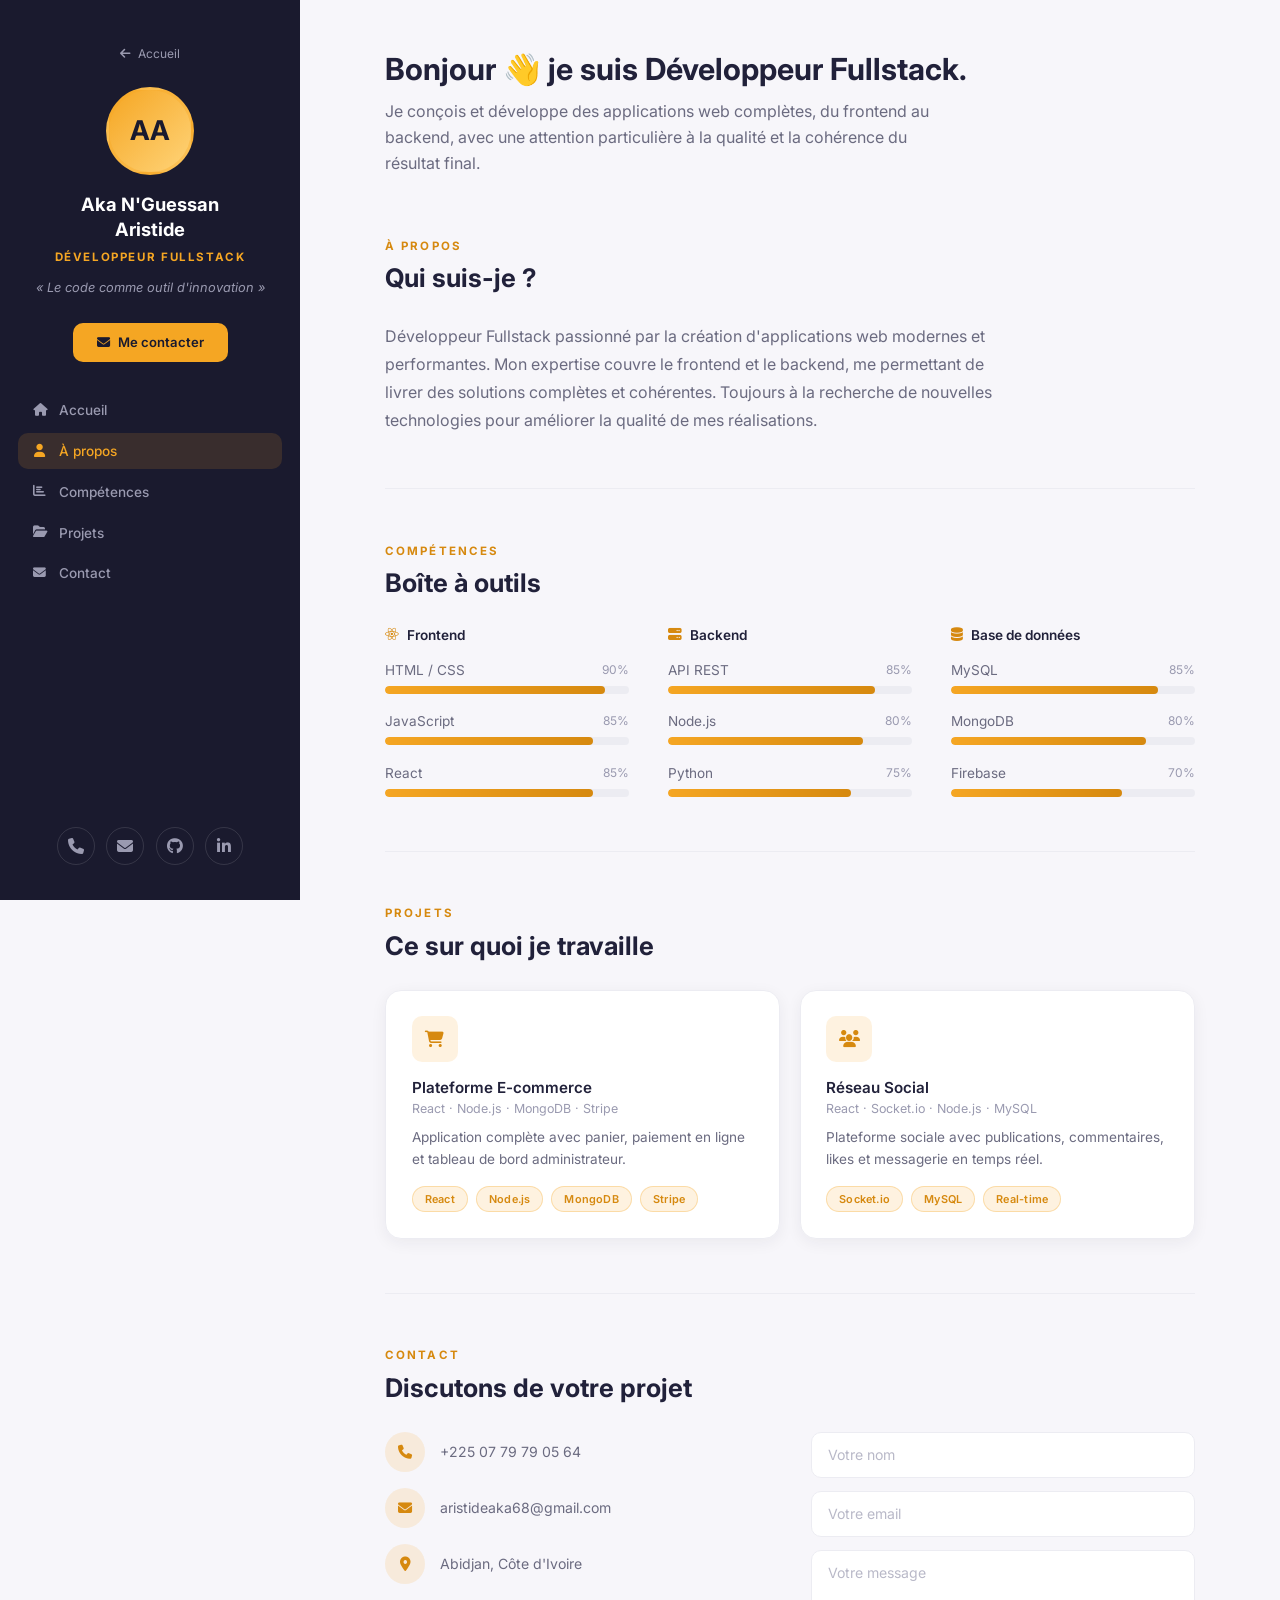
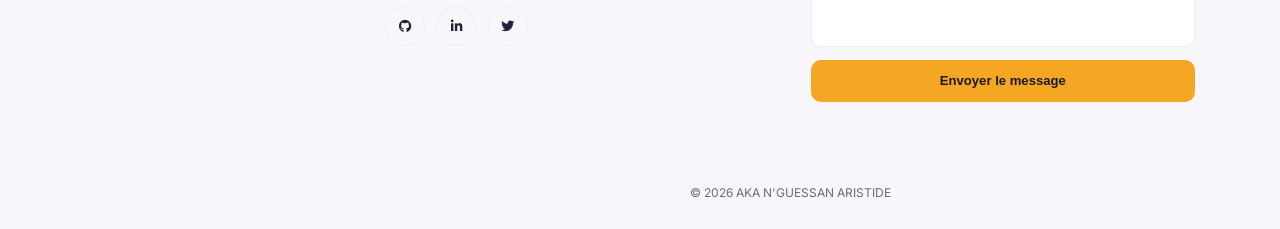
==== fullstack.html @ bb356f6a "first commit" ====
<!DOCTYPE html>
<html lang="fr">
<head>
    <meta charset="UTF-8">
    <meta name="viewport" content="width=device-width, initial-scale=1.0">
    <title>Développeur Fullstack — AKA N'GUESSAN ARISTIDE</title>
    <link rel="stylesheet" href="https://cdnjs.cloudflare.com/ajax/libs/font-awesome/6.4.0/css/all.min.css">
    <link href="https://fonts.googleapis.com/css2?family=Inter:wght@300;400;500;600;700&display=swap" rel="stylesheet">
    <link rel="stylesheet" href="css/style.css">
</head>
<body>

    <!-- Sidebar -->
    <aside class="sidebar">
        <div>
            <div class="sidebar-top">
                <a href="index.html" class="sidebar-back"><i class="fas fa-arrow-left"></i> Accueil</a>
                <div class="avatar">AA</div>
                <h1 class="sidebar-name">Aka N'Guessan<br>Aristide</h1>
                <p class="sidebar-title">Développeur Fullstack</p>
                <p class="sidebar-tagline">« Le code comme outil d'innovation »</p>
                <a href="#contact" class="btn-gold"><i class="fas fa-envelope text-xs"></i> Me contacter</a>
            </div>

            <nav class="sidebar-nav">
                <a href="#accueil" class="nav-link active"><i class="fas fa-home"></i> Accueil</a>
                <a href="#apropos" class="nav-link"><i class="fas fa-user"></i> À propos</a>
                <a href="#competences" class="nav-link"><i class="fas fa-chart-bar"></i> Compétences</a>
                <a href="#projets" class="nav-link"><i class="fas fa-folder-open"></i> Projets</a>
                <a href="#contact" class="nav-link"><i class="fas fa-envelope"></i> Contact</a>
            </nav>
        </div>

        <div class="sidebar-contact">
            <a href="tel:+2250779790564" class="contact-icon" title="Téléphone"><i class="fas fa-phone"></i></a>
            <a href="mailto:aristideaka68@gmail.com" class="contact-icon" title="Email"><i class="fas fa-envelope"></i></a>
            <a href="#" class="contact-icon" title="GitHub"><i class="fab fa-github"></i></a>
            <a href="#" class="contact-icon" title="LinkedIn"><i class="fab fa-linkedin-in"></i></a>
        </div>
    </aside>

    <!-- Contenu -->
    <main>
        <div class="content-inner">

            <!-- Hero / Accueil -->
            <section id="accueil" class="hero-intro fade-in">
                <h2>Bonjour 👋 je suis Développeur Fullstack.</h2>
                <p>Je conçois et développe des applications web complètes, du frontend au backend,
                    avec une attention particulière à la qualité et la cohérence du résultat final.</p>
            </section>

            <!-- À propos -->
            <section id="apropos" class="section fade-in">
                <p class="section-label">À propos</p>
                <h2 class="section-title">Qui suis-je ?</h2>
                <p class="lead">
                    Développeur Fullstack passionné par la création d'applications web modernes et performantes.
                    Mon expertise couvre le frontend et le backend, me permettant de livrer des solutions
                    complètes et cohérentes. Toujours à la recherche de nouvelles technologies pour améliorer
                    la qualité de mes réalisations.
                </p>
            </section>

            <!-- Compétences -->
            <section id="competences" class="section fade-in">
                <p class="section-label">Compétences</p>
                <h2 class="section-title">Boîte à outils</h2>
                <div style="display:grid;gap:2.4rem;" class="md-grid-3">

                    <div>
                        <h3 style="font-size:.85rem;font-weight:600;color:var(--ink);margin-bottom:1.2rem;display:flex;align-items:center;gap:.5rem;">
                            <i class="fab fa-react" style="color:var(--gold-dark);font-size:.85rem;"></i> Frontend
                        </h3>
                        <div class="skill-item">
                            <div style="display:flex;justify-content:space-between;font-size:.85rem;margin-bottom:.5rem;">
                                <span style="color:var(--gray-600);">HTML / CSS</span>
                                <span style="color:var(--gray-400);font-size:.75rem;">90%</span>
                            </div>
                            <div class="skill-bar-track"><div class="skill-bar-fill" style="width:90%"></div></div>
                        </div>
                        <div class="skill-item">
                            <div style="display:flex;justify-content:space-between;font-size:.85rem;margin-bottom:.5rem;">
                                <span style="color:var(--gray-600);">JavaScript</span>
                                <span style="color:var(--gray-400);font-size:.75rem;">85%</span>
                            </div>
                            <div class="skill-bar-track"><div class="skill-bar-fill" style="width:85%"></div></div>
                        </div>
                        <div class="skill-item">
                            <div style="display:flex;justify-content:space-between;font-size:.85rem;margin-bottom:.5rem;">
                                <span style="color:var(--gray-600);">React</span>
                                <span style="color:var(--gray-400);font-size:.75rem;">85%</span>
                            </div>
                            <div class="skill-bar-track"><div class="skill-bar-fill" style="width:85%"></div></div>
                        </div>
                    </div>

                    <div>
                        <h3 style="font-size:.85rem;font-weight:600;color:var(--ink);margin-bottom:1.2rem;display:flex;align-items:center;gap:.5rem;">
                            <i class="fas fa-server" style="color:var(--gold-dark);font-size:.85rem;"></i> Backend
                        </h3>
                        <div class="skill-item">
                            <div style="display:flex;justify-content:space-between;font-size:.85rem;margin-bottom:.5rem;">
                                <span style="color:var(--gray-600);">API REST</span>
                                <span style="color:var(--gray-400);font-size:.75rem;">85%</span>
                            </div>
                            <div class="skill-bar-track"><div class="skill-bar-fill" style="width:85%"></div></div>
                        </div>
                        <div class="skill-item">
                            <div style="display:flex;justify-content:space-between;font-size:.85rem;margin-bottom:.5rem;">
                                <span style="color:var(--gray-600);">Node.js</span>
                                <span style="color:var(--gray-400);font-size:.75rem;">80%</span>
                            </div>
                            <div class="skill-bar-track"><div class="skill-bar-fill" style="width:80%"></div></div>
                        </div>
                        <div class="skill-item">
                            <div style="display:flex;justify-content:space-between;font-size:.85rem;margin-bottom:.5rem;">
                                <span style="color:var(--gray-600);">Python</span>
                                <span style="color:var(--gray-400);font-size:.75rem;">75%</span>
                            </div>
                            <div class="skill-bar-track"><div class="skill-bar-fill" style="width:75%"></div></div>
                        </div>
                    </div>

                    <div>
                        <h3 style="font-size:.85rem;font-weight:600;color:var(--ink);margin-bottom:1.2rem;display:flex;align-items:center;gap:.5rem;">
                            <i class="fas fa-database" style="color:var(--gold-dark);font-size:.85rem;"></i> Base de données
                        </h3>
                        <div class="skill-item">
                            <div style="display:flex;justify-content:space-between;font-size:.85rem;margin-bottom:.5rem;">
                                <span style="color:var(--gray-600);">MySQL</span>
                                <span style="color:var(--gray-400);font-size:.75rem;">85%</span>
                            </div>
                            <div class="skill-bar-track"><div class="skill-bar-fill" style="width:85%"></div></div>
                        </div>
                        <div class="skill-item">
                            <div style="display:flex;justify-content:space-between;font-size:.85rem;margin-bottom:.5rem;">
                                <span style="color:var(--gray-600);">MongoDB</span>
                                <span style="color:var(--gray-400);font-size:.75rem;">80%</span>
                            </div>
                            <div class="skill-bar-track"><div class="skill-bar-fill" style="width:80%"></div></div>
                        </div>
                        <div class="skill-item">
                            <div style="display:flex;justify-content:space-between;font-size:.85rem;margin-bottom:.5rem;">
                                <span style="color:var(--gray-600);">Firebase</span>
                                <span style="color:var(--gray-400);font-size:.75rem;">70%</span>
                            </div>
                            <div class="skill-bar-track"><div class="skill-bar-fill" style="width:70%"></div></div>
                        </div>
                    </div>
                </div>
            </section>

            <!-- Projets -->
            <section id="projets" class="section fade-in">
                <p class="section-label">Projets</p>
                <h2 class="section-title">Ce sur quoi je travaille</h2>
                <div style="display:grid;gap:1.2rem;" class="md-grid-2">

                    <div class="card">
                        <div class="icon-box"><i class="fas fa-shopping-cart"></i></div>
                        <h3 style="font-weight:600;color:var(--ink);font-size:.95rem;margin-bottom:.2rem;">Plateforme E-commerce</h3>
                        <p style="font-size:.78rem;color:var(--gray-400);margin-bottom:.7rem;">React · Node.js · MongoDB · Stripe</p>
                        <p style="font-size:.85rem;color:var(--gray-600);margin-bottom:1rem;line-height:1.6;">
                            Application complète avec panier, paiement en ligne et tableau de bord administrateur.
                        </p>
                        <div style="display:flex;flex-wrap:wrap;gap:.5rem;">
                            <span class="tag-gold">React</span>
                            <span class="tag-gold">Node.js</span>
                            <span class="tag-gold">MongoDB</span>
                            <span class="tag-gold">Stripe</span>
                        </div>
                    </div>

                    <div class="card">
                        <div class="icon-box"><i class="fas fa-users"></i></div>
                        <h3 style="font-weight:600;color:var(--ink);font-size:.95rem;margin-bottom:.2rem;">Réseau Social</h3>
                        <p style="font-size:.78rem;color:var(--gray-400);margin-bottom:.7rem;">React · Socket.io · Node.js · MySQL</p>
                        <p style="font-size:.85rem;color:var(--gray-600);margin-bottom:1rem;line-height:1.6;">
                            Plateforme sociale avec publications, commentaires, likes et messagerie en temps réel.
                        </p>
                        <div style="display:flex;flex-wrap:wrap;gap:.5rem;">
                            <span class="tag-gold">Socket.io</span>
                            <span class="tag-gold">MySQL</span>
                            <span class="tag-gold">Real-time</span>
                        </div>
                    </div>
                </div>
            </section>

            <!-- Contact -->
            <section id="contact" class="section fade-in">
                <p class="section-label">Contact</p>
                <h2 class="section-title">Discutons de votre projet</h2>
                <div style="display:grid;gap:2.6rem;" class="md-grid-2">
                    <div style="display:flex;flex-direction:column;gap:1rem;">
                        <a href="tel:+2250779790564" style="display:flex;align-items:center;gap:.9rem;font-size:.88rem;color:var(--gray-600);">
                            <span class="contact-icon-light"><i class="fas fa-phone"></i></span>
                            +225 07 79 79 05 64
                        </a>
                        <a href="mailto:aristideaka68@gmail.com" style="display:flex;align-items:center;gap:.9rem;font-size:.88rem;color:var(--gray-600);">
                            <span class="contact-icon-light"><i class="fas fa-envelope"></i></span>
                            aristideaka68@gmail.com
                        </a>
                        <div style="display:flex;align-items:center;gap:.9rem;font-size:.88rem;color:var(--gray-600);">
                            <span class="contact-icon-light"><i class="fas fa-map-marker-alt"></i></span>
                            Abidjan, Côte d'Ivoire
                        </div>
                        <div style="display:flex;gap:.7rem;padding-top:.4rem;">
                            <a href="#" class="btn-outline" style="width:40px;height:40px;padding:0;border-radius:50%;"><i class="fab fa-github"></i></a>
                            <a href="#" class="btn-outline" style="width:40px;height:40px;padding:0;border-radius:50%;"><i class="fab fa-linkedin-in"></i></a>
                            <a href="#" class="btn-outline" style="width:40px;height:40px;padding:0;border-radius:50%;"><i class="fab fa-twitter"></i></a>
                        </div>
                    </div>

                    <form id="contactForm" style="display:flex;flex-direction:column;gap:.8rem;">
                        <input type="text" placeholder="Votre nom" class="input-field">
                        <input type="email" placeholder="Votre email" class="input-field">
                        <textarea rows="4" placeholder="Votre message" class="input-field" style="resize:none;"></textarea>
                        <button type="submit" class="btn-gold" style="width:100%;padding:.85rem;">Envoyer le message</button>
                    </form>
                </div>
            </section>

        </div>

        <footer class="content-footer">
            © 2026 AKA N'GUESSAN ARISTIDE
        </footer>
    </main>

    <style>
        @media (min-width: 768px) {
            .md-grid-2 { grid-template-columns: repeat(2, 1fr); }
            .md-grid-3 { grid-template-columns: repeat(3, 1fr); }
        }
    </style>

    <script src="js/main.js"></script>
    <script src="js/fullstack.js"></script>
</body>
</html>
---- css/style.css ----
/* ════════════════════════════════════════════
   Design tokens
   ════════════════════════════════════════════ */
:root {
    --navy: #1a1a2e;
    --navy-light: #25253f;
    --gold: #F5A623;
    --gold-dark: #d6890f;
    --gold-soft: rgba(245, 166, 35, 0.14);

    --bg-content: #f7f6fa;
    --white: #ffffff;
    --gray-200: #ececf2;
    --gray-400: #9a9ab0;
    --gray-600: #6b6b80;
    --ink: #21213a;

    --radius-lg: 22px;
    --radius-md: 16px;
    --radius-sm: 10px;

    --shadow-card: 0 4px 16px rgba(26, 26, 46, 0.06);
    --shadow-soft: 0 14px 36px -12px rgba(26, 26, 46, 0.16);

    --ease: cubic-bezier(0.4, 0, 0.2, 1);
}

/* ════════════════════════════════════════════
   Reset & Base
   ════════════════════════════════════════════ */
*, *::before, *::after {
    margin: 0;
    padding: 0;
    box-sizing: border-box;
}

html {
    scroll-behavior: smooth;
    -webkit-font-smoothing: antialiased;
}

body {
    font-family: 'Inter', sans-serif;
    background: var(--bg-content);
    color: var(--ink);
}

a { text-decoration: none; color: inherit; }
ul { list-style: none; }

/* ════════════════════════════════════════════
   Layout — sidebar + contenu
   ════════════════════════════════════════════ */
@media (min-width: 1024px) {
    body {
        display: grid;
        grid-template-columns: 300px 1fr;
        min-height: 100vh;
    }
    .sidebar {
        position: sticky;
        top: 0;
        height: 100vh;
        overflow-y: auto;
    }
}

.sidebar {
    background: var(--navy);
    color: var(--white);
    display: flex;
    flex-direction: column;
    justify-content: space-between;
}

.sidebar::-webkit-scrollbar { width: 4px; }
.sidebar::-webkit-scrollbar-thumb { background: var(--navy-light); border-radius: 9999px; }

.sidebar-top {
    padding: 2.6rem 1.8rem 1.4rem;
    text-align: center;
}

.sidebar-back {
    display: inline-flex;
    align-items: center;
    gap: .4rem;
    font-size: .75rem;
    color: var(--gray-400);
    margin-bottom: 1.6rem;
    transition: color .2s;
}
.sidebar-back:hover { color: var(--gold); }

.avatar {
    width: 88px;
    height: 88px;
    border-radius: 50%;
    margin: 0 auto 1.1rem;
    background: linear-gradient(135deg, var(--gold), #ffd479);
    display: flex;
    align-items: center;
    justify-content: center;
    font-size: 1.7rem;
    font-weight: 700;
    color: var(--navy);
    border: 3px solid rgba(245, 166, 35, 0.35);
}

.sidebar-name {
    font-size: 1.15rem;
    font-weight: 700;
    line-height: 1.35;
    margin-bottom: .5rem;
}

.sidebar-title {
    font-size: .72rem;
    font-weight: 700;
    letter-spacing: .14em;
    text-transform: uppercase;
    color: var(--gold);
    margin-bottom: .9rem;
}

.sidebar-tagline {
    font-size: .8rem;
    color: var(--gray-400);
    font-style: italic;
    line-height: 1.5;
    margin-bottom: 1.6rem;
}

.btn-gold {
    display: inline-flex;
    align-items: center;
    justify-content: center;
    gap: .5rem;
    padding: .7rem 1.5rem;
    background: var(--gold);
    color: var(--navy);
    font-weight: 600;
    font-size: .82rem;
    border: none;
    border-radius: var(--radius-sm);
    cursor: pointer;
    transition: background .25s var(--ease), transform .25s var(--ease), color .25s var(--ease);
}
.btn-gold:hover { background: var(--gold-dark); color: var(--white); transform: translateY(-2px); }

.btn-outline {
    display: inline-flex;
    align-items: center;
    justify-content: center;
    gap: .5rem;
    padding: .7rem 1.4rem;
    border: 1px solid var(--gray-200);
    color: var(--ink);
    font-weight: 500;
    font-size: .82rem;
    border-radius: var(--radius-sm);
    transition: border-color .25s, color .25s;
}
.btn-outline:hover { border-color: var(--gold); color: var(--gold-dark); }

/* Navigation sidebar */
.sidebar-nav {
    display: flex;
    flex-direction: column;
    gap: .25rem;
    padding: .5rem 1.1rem;
}

.nav-link {
    display: flex;
    align-items: center;
    gap: .7rem;
    padding: .65rem .9rem;
    border-radius: var(--radius-sm);
    color: var(--gray-400);
    font-size: .85rem;
    font-weight: 500;
    transition: background .2s, color .2s;
}
.nav-link i { width: 16px; text-align: center; font-size: .8rem; }
.nav-link:hover { color: var(--white); background: var(--navy-light); }
.nav-link.active { color: var(--gold); background: var(--gold-soft); }

.sidebar-contact {
    display: flex;
    justify-content: center;
    gap: .7rem;
    padding: 1.6rem 1.8rem 2.2rem;
}

.contact-icon {
    width: 38px;
    height: 38px;
    border-radius: 50%;
    display: flex;
    align-items: center;
    justify-content: center;
    color: var(--gray-400);
    border: 1px solid rgba(255, 255, 255, 0.12);
    transition: color .2s, border-color .2s, transform .2s;
}
.contact-icon:hover { color: var(--gold); border-color: var(--gold); transform: translateY(-2px); }

.contact-icon-light {
    width: 40px;
    height: 40px;
    border-radius: 50%;
    display: flex;
    align-items: center;
    justify-content: center;
    color: var(--gold-dark);
    background: var(--gold-soft);
    flex-shrink: 0;
}

/* ════════════════════════════════════════════
   Contenu principal
   ════════════════════════════════════════════ */
.content-inner {
    max-width: 880px;
    margin: 0 auto;
    padding: 0 2.2rem;
}

.hero-intro { padding: 3.2rem 0 .5rem; }
.hero-intro h2 { font-size: 1.9rem; font-weight: 700; color: var(--ink); }
.hero-intro p { color: var(--gray-600); margin-top: .7rem; max-width: 560px; line-height: 1.6; }

.section {
    padding: 3.4rem 0;
    border-bottom: 1px solid var(--gray-200);
    scroll-margin-top: 1.2rem;
}
.section:last-of-type { border-bottom: none; }

.section-label {
    font-size: .72rem;
    font-weight: 700;
    letter-spacing: .18em;
    text-transform: uppercase;
    color: var(--gold-dark);
    margin-bottom: .6rem;
}

.section-title {
    font-size: 1.6rem;
    font-weight: 700;
    color: var(--ink);
    margin-bottom: 1.8rem;
}

.lead {
    color: var(--gray-600);
    line-height: 1.75;
    max-width: 620px;
}

/* ── Cartes ── */
.card {
    background: var(--white);
    border: 1px solid var(--gray-200);
    border-radius: var(--radius-md);
    padding: 1.6rem;
    box-shadow: var(--shadow-card);
    transition: transform .25s var(--ease), box-shadow .25s var(--ease), border-color .25s var(--ease);
}
.card:hover { transform: translateY(-3px); box-shadow: var(--shadow-soft); border-color: rgba(245, 166, 35, 0.3); }

.icon-box {
    width: 46px;
    height: 46px;
    border-radius: var(--radius-sm);
    background: var(--gold-soft);
    color: var(--gold-dark);
    display: flex;
    align-items: center;
    justify-content: center;
    font-size: 1.05rem;
    margin-bottom: 1rem;
    flex-shrink: 0;
}

/* ── Tags / badges ── */
.tag-gold {
    display: inline-block;
    padding: .3rem .75rem;
    font-size: .68rem;
    font-weight: 600;
    letter-spacing: .02em;
    color: var(--gold-dark);
    background: var(--gold-soft);
    border: 1px solid rgba(245, 166, 35, 0.3);
    border-radius: 9999px;
}

.badge-status {
    font-size: .64rem;
    font-weight: 600;
    letter-spacing: .03em;
    text-transform: uppercase;
    padding: .28rem .65rem;
    border-radius: 9999px;
    background: var(--gold-soft);
    color: var(--gold-dark);
    white-space: nowrap;
}

/* ── Barres de compétences ── */
.skill-item { margin-bottom: 1.2rem; }
.skill-item:last-child { margin-bottom: 0; }

.skill-bar-track {
    width: 100%;
    height: 8px;
    background: var(--gray-200);
    border-radius: 9999px;
    overflow: hidden;
}

.skill-bar-fill {
    height: 100%;
    width: 0%;
    border-radius: 9999px;
    background: linear-gradient(90deg, var(--gold), var(--gold-dark));
    transition: width 1.3s var(--ease);
}

/* ── Timeline (Éducation) ── */
.timeline {
    position: relative;
    margin-left: 6px;
    padding-left: 26px;
    border-left: 2px solid var(--gray-200);
}

.timeline-item { position: relative; padding-bottom: 2.2rem; }
.timeline-item:last-child { padding-bottom: 0; }

.timeline-dot {
    position: absolute;
    left: -32px;
    top: 3px;
    width: 13px;
    height: 13px;
    border-radius: 50%;
    background: var(--gold);
    border: 3px solid var(--bg-content);
    box-shadow: 0 0 0 3px rgba(245, 166, 35, 0.25);
}

.timeline-content h3 { font-size: .95rem; font-weight: 600; color: var(--ink); margin-bottom: .25rem; }
.timeline-content p { font-size: .82rem; color: var(--gray-600); margin-bottom: .55rem; }

/* ── Formulaire contact ── */
.input-field {
    width: 100%;
    padding: .85rem 1rem;
    border: 1px solid var(--gray-200);
    border-radius: var(--radius-sm);
    font-size: .88rem;
    font-family: inherit;
    color: var(--ink);
    background: var(--white);
    transition: border-color .2s, box-shadow .2s;
}
.input-field:focus { outline: none; border-color: var(--gold); box-shadow: 0 0 0 3px var(--gold-soft); }
.input-field::placeholder { color: #b9b9c8; }

/* ── Footer contenu ── */
.content-footer {
    padding: 1.8rem 2.2rem;
    text-align: center;
    font-size: .75rem;
    color: var(--gray-600);
}

/* ── Animation fade-in au scroll ── */
.fade-in {
    opacity: 0;
    transform: translateY(18px);
    transition: opacity .6s var(--ease), transform .6s var(--ease);
}
.fade-in.in-view { opacity: 1; transform: translateY(0); }

/* ── Scrollbar douce (contenu) ── */
::-webkit-scrollbar { width: 6px; }
::-webkit-scrollbar-track { background: transparent; }
::-webkit-scrollbar-thumb { background: #d8d6e2; border-radius: 9999px; }
::-webkit-scrollbar-thumb:hover { background: #c1bfd1; }

::selection { background: var(--gold-soft); color: var(--gold-dark); }

/* ════════════════════════════════════════════
   Responsive — mobile / tablette
   ════════════════════════════════════════════ */
@media (max-width: 1023.98px) {
    body { display: block; }

    .sidebar { width: 100%; }

    .sidebar-top { padding: 2.2rem 1.8rem 1rem; }

    .sidebar-nav {
        flex-direction: row;
        overflow-x: auto;
        gap: .4rem;
        padding: .8rem 1rem;
        position: sticky;
        top: 0;
        z-index: 30;
        background: var(--navy);
        border-top: 1px solid var(--navy-light);
        scrollbar-width: none;
    }
    .sidebar-nav::-webkit-scrollbar { display: none; }

    .nav-link { flex: 0 0 auto; white-space: nowrap; }

    .sidebar-contact { display: none; }

    .content-inner { padding: 0 1.3rem; }
    .section { padding: 2.6rem 0; }
}
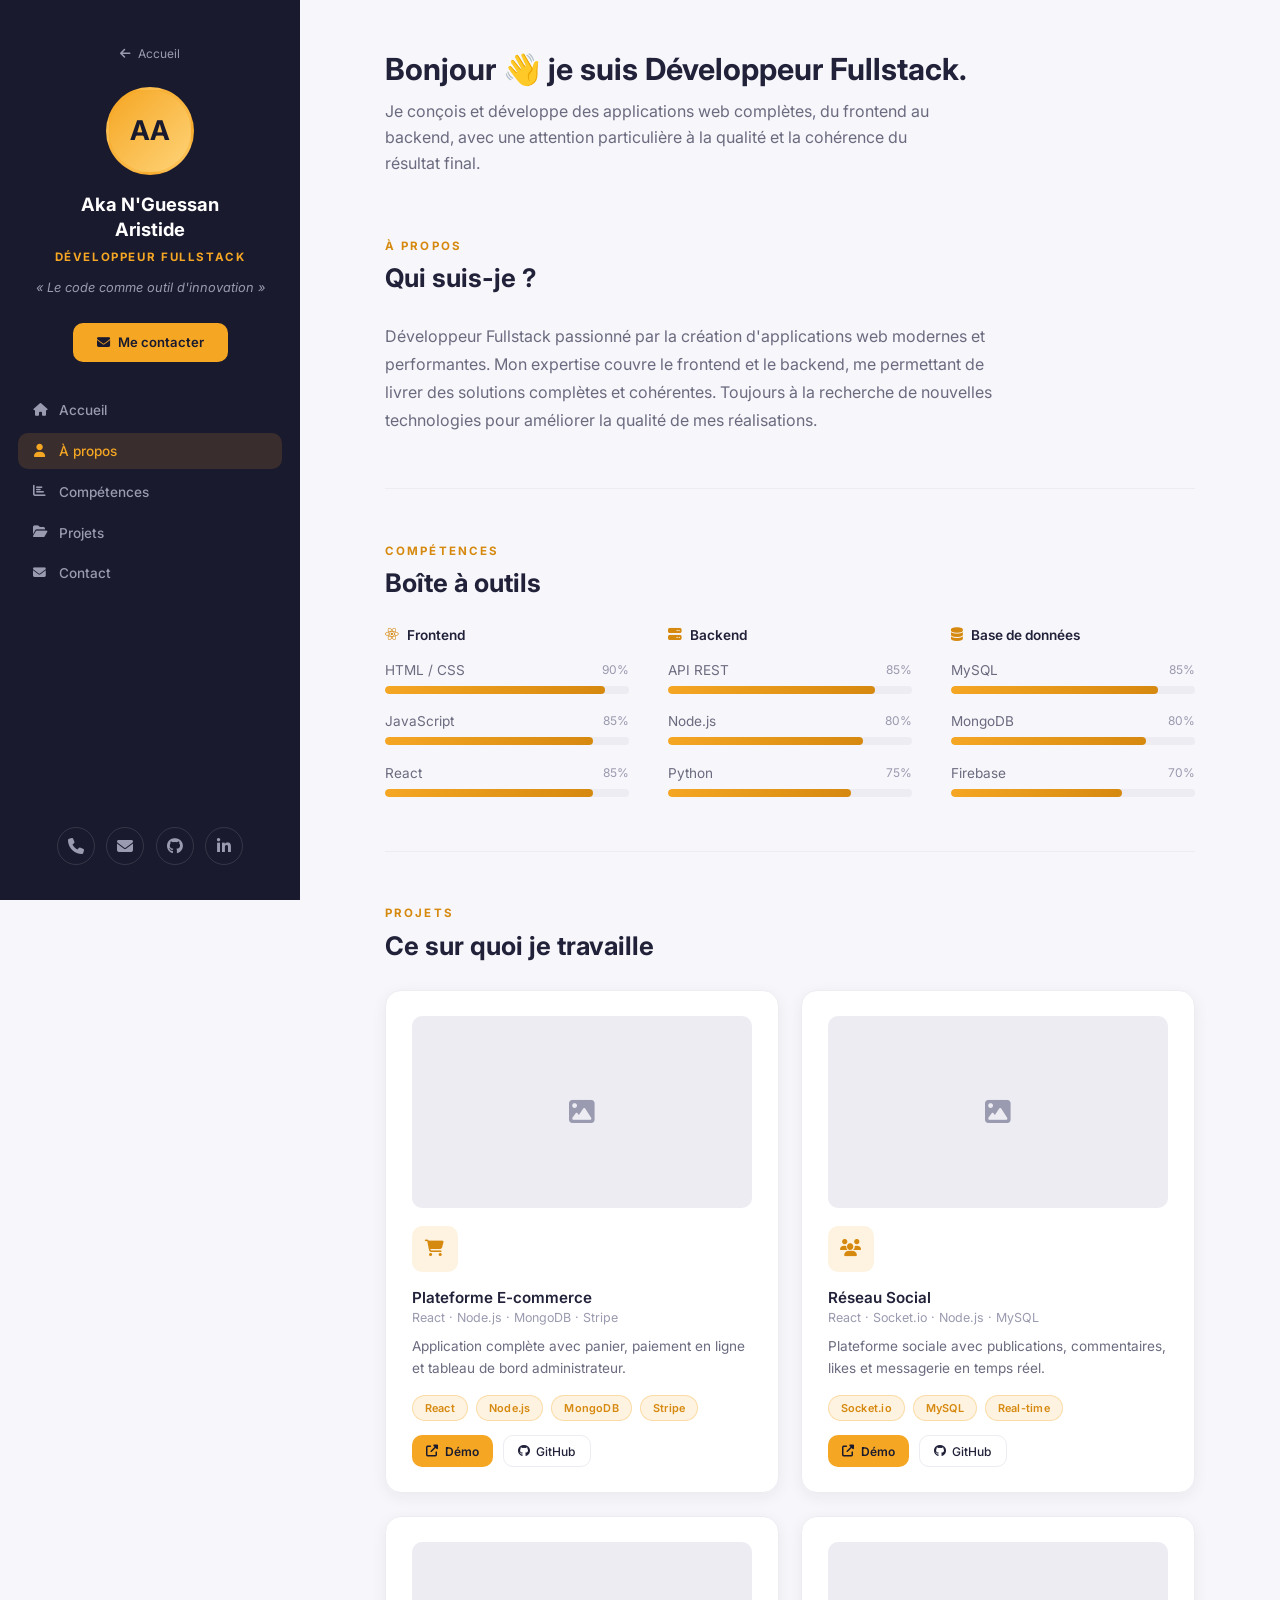
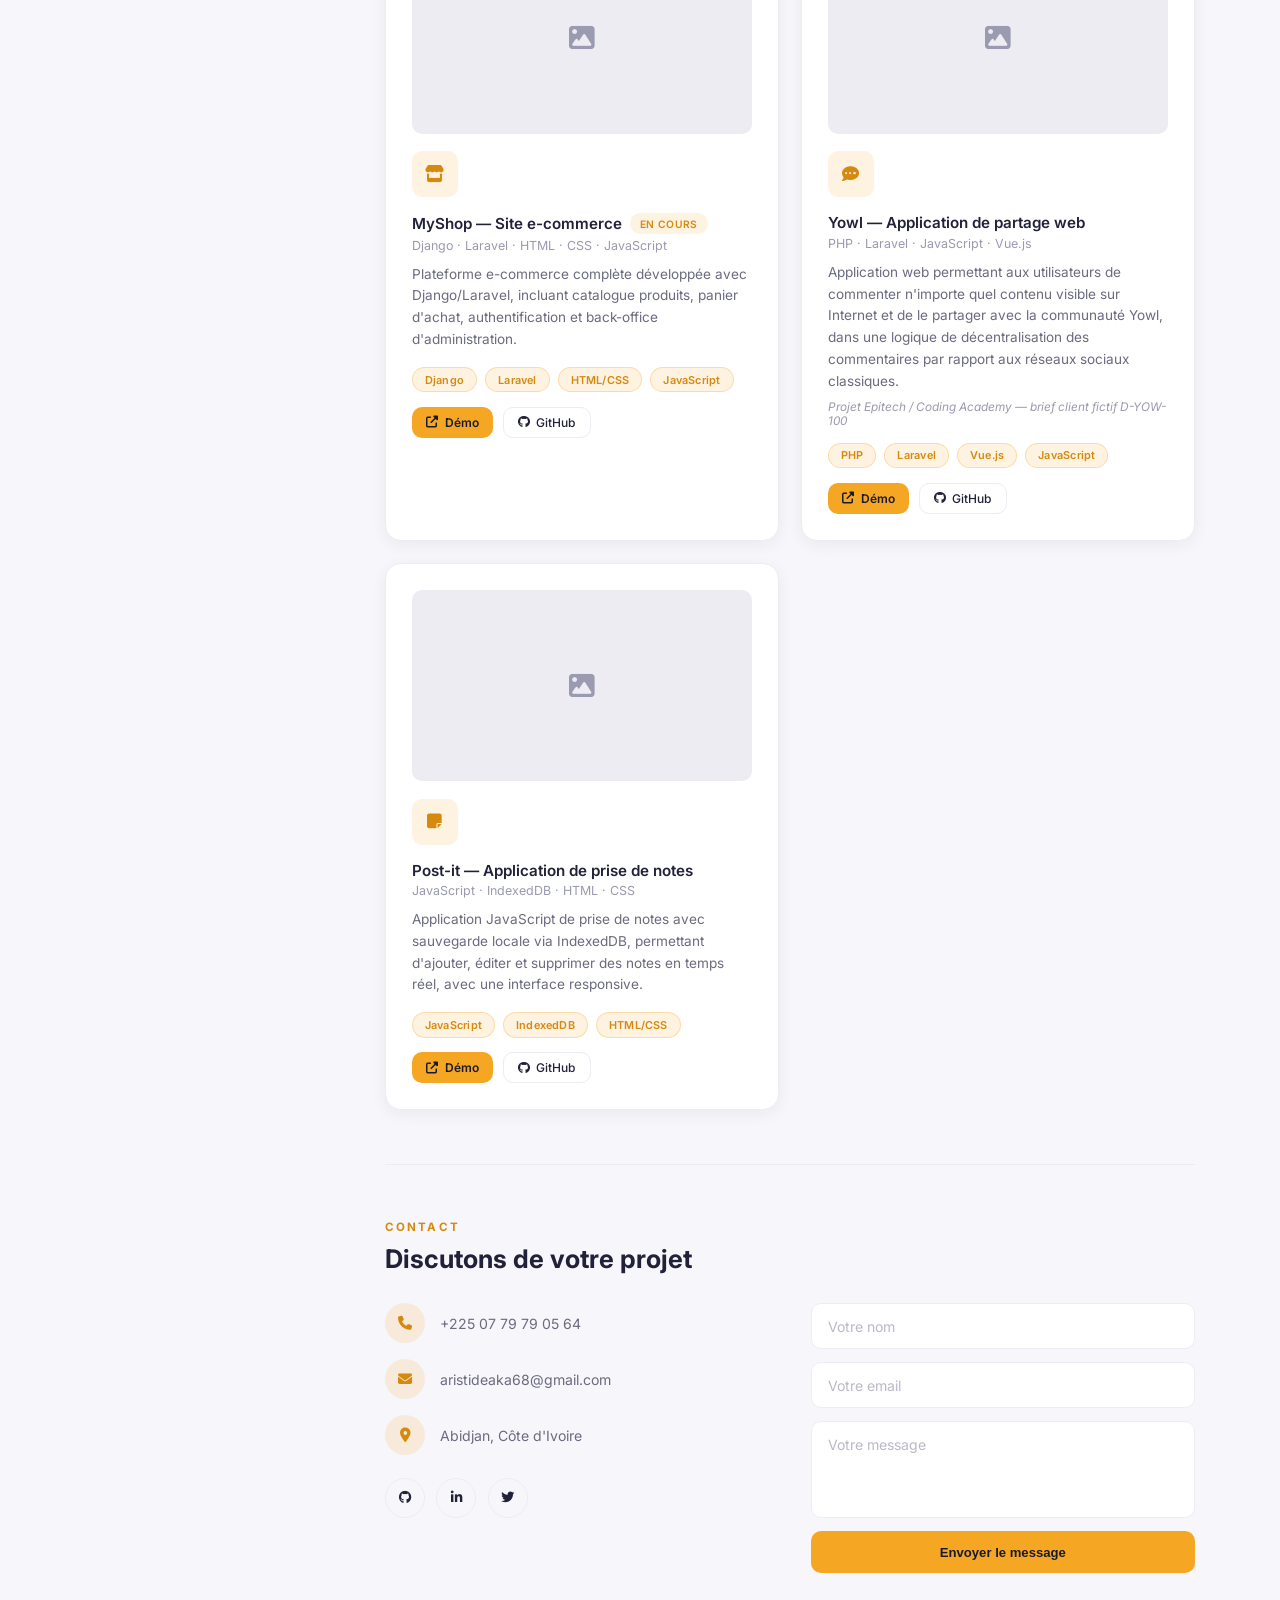
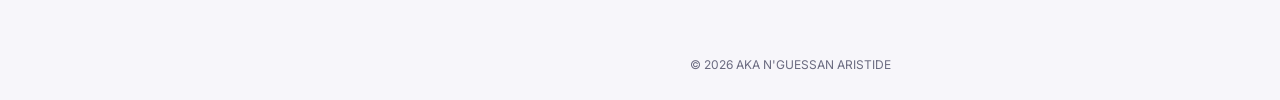
==== commit 9e722ba0: "fix portfolio projects" ====
--- a/fullstack.html
+++ b/fullstack.html
@@ -155,36 +155,127 @@
             <section id="projets" class="section fade-in">
                 <p class="section-label">Projets</p>
                 <h2 class="section-title">Ce sur quoi je travaille</h2>
-                <div style="display:grid;gap:1.2rem;" class="md-grid-2">
-
-                    <div class="card">
+                <div style="display:grid;gap:1.4rem;" class="md-grid-2">
+
+                    <!-- Projet existant 1 -->
+                    <div class="card">
+                        <div style="background:var(--gray-200);border-radius:var(--radius-sm);aspect-ratio:16/9;display:flex;align-items:center;justify-content:center;margin-bottom:1.1rem;">
+                            <i class="fas fa-image" style="font-size:1.6rem;color:var(--gray-400);"></i>
+                        </div>
                         <div class="icon-box"><i class="fas fa-shopping-cart"></i></div>
                         <h3 style="font-weight:600;color:var(--ink);font-size:.95rem;margin-bottom:.2rem;">Plateforme E-commerce</h3>
                         <p style="font-size:.78rem;color:var(--gray-400);margin-bottom:.7rem;">React · Node.js · MongoDB · Stripe</p>
                         <p style="font-size:.85rem;color:var(--gray-600);margin-bottom:1rem;line-height:1.6;">
                             Application complète avec panier, paiement en ligne et tableau de bord administrateur.
                         </p>
-                        <div style="display:flex;flex-wrap:wrap;gap:.5rem;">
+                        <div style="display:flex;flex-wrap:wrap;gap:.5rem;margin-bottom:.9rem;">
                             <span class="tag-gold">React</span>
                             <span class="tag-gold">Node.js</span>
                             <span class="tag-gold">MongoDB</span>
                             <span class="tag-gold">Stripe</span>
                         </div>
-                    </div>
-
-                    <div class="card">
+                        <div style="display:flex;gap:.6rem;">
+                            <a href="#" class="btn-gold" style="font-size:.75rem;padding:.45rem .9rem;gap:.4rem;"><i class="fas fa-external-link-alt"></i> Démo</a>
+                            <a href="#" class="btn-outline" style="font-size:.75rem;padding:.45rem .9rem;gap:.4rem;"><i class="fab fa-github"></i> GitHub</a>
+                        </div>
+                    </div>
+
+                    <!-- Projet existant 2 -->
+                    <div class="card">
+                        <div style="background:var(--gray-200);border-radius:var(--radius-sm);aspect-ratio:16/9;display:flex;align-items:center;justify-content:center;margin-bottom:1.1rem;">
+                            <i class="fas fa-image" style="font-size:1.6rem;color:var(--gray-400);"></i>
+                        </div>
                         <div class="icon-box"><i class="fas fa-users"></i></div>
                         <h3 style="font-weight:600;color:var(--ink);font-size:.95rem;margin-bottom:.2rem;">Réseau Social</h3>
                         <p style="font-size:.78rem;color:var(--gray-400);margin-bottom:.7rem;">React · Socket.io · Node.js · MySQL</p>
                         <p style="font-size:.85rem;color:var(--gray-600);margin-bottom:1rem;line-height:1.6;">
                             Plateforme sociale avec publications, commentaires, likes et messagerie en temps réel.
                         </p>
-                        <div style="display:flex;flex-wrap:wrap;gap:.5rem;">
+                        <div style="display:flex;flex-wrap:wrap;gap:.5rem;margin-bottom:.9rem;">
                             <span class="tag-gold">Socket.io</span>
                             <span class="tag-gold">MySQL</span>
                             <span class="tag-gold">Real-time</span>
                         </div>
-                    </div>
+                        <div style="display:flex;gap:.6rem;">
+                            <a href="#" class="btn-gold" style="font-size:.75rem;padding:.45rem .9rem;gap:.4rem;"><i class="fas fa-external-link-alt"></i> Démo</a>
+                            <a href="#" class="btn-outline" style="font-size:.75rem;padding:.45rem .9rem;gap:.4rem;"><i class="fab fa-github"></i> GitHub</a>
+                        </div>
+                    </div>
+
+                    <!-- Projet 3 : MyShop -->
+                    <div class="card">
+                        <div style="background:var(--gray-200);border-radius:var(--radius-sm);aspect-ratio:16/9;display:flex;align-items:center;justify-content:center;margin-bottom:1.1rem;">
+                            <i class="fas fa-image" style="font-size:1.6rem;color:var(--gray-400);"></i>
+                        </div>
+                        <div class="icon-box"><i class="fas fa-store"></i></div>
+                        <div style="display:flex;align-items:center;gap:.5rem;flex-wrap:wrap;margin-bottom:.2rem;">
+                            <h3 style="font-weight:600;color:var(--ink);font-size:.95rem;">MyShop — Site e-commerce</h3>
+                            <span class="badge-status">En cours</span>
+                        </div>
+                        <p style="font-size:.78rem;color:var(--gray-400);margin-bottom:.7rem;">Django · Laravel · HTML · CSS · JavaScript</p>
+                        <p style="font-size:.85rem;color:var(--gray-600);margin-bottom:1rem;line-height:1.6;">
+                            Plateforme e-commerce complète développée avec Django/Laravel, incluant catalogue produits, panier d'achat, authentification et back-office d'administration.
+                        </p>
+                        <div style="display:flex;flex-wrap:wrap;gap:.5rem;margin-bottom:.9rem;">
+                            <span class="tag-gold">Django</span>
+                            <span class="tag-gold">Laravel</span>
+                            <span class="tag-gold">HTML/CSS</span>
+                            <span class="tag-gold">JavaScript</span>
+                        </div>
+                        <div style="display:flex;gap:.6rem;">
+                            <a href="#" class="btn-gold" style="font-size:.75rem;padding:.45rem .9rem;gap:.4rem;"><i class="fas fa-external-link-alt"></i> Démo</a>
+                            <a href="https://github.com/aristide-aka/myshop" target="_blank" rel="noopener" class="btn-outline" style="font-size:.75rem;padding:.45rem .9rem;gap:.4rem;"><i class="fab fa-github"></i> GitHub</a>
+                        </div>
+                    </div>
+
+                    <!-- Projet 4 : Yowl -->
+                    <div class="card">
+                        <div style="background:var(--gray-200);border-radius:var(--radius-sm);aspect-ratio:16/9;display:flex;align-items:center;justify-content:center;margin-bottom:1.1rem;">
+                            <i class="fas fa-image" style="font-size:1.6rem;color:var(--gray-400);"></i>
+                        </div>
+                        <div class="icon-box"><i class="fas fa-comment-dots"></i></div>
+                        <h3 style="font-weight:600;color:var(--ink);font-size:.95rem;margin-bottom:.2rem;">Yowl — Application de partage web</h3>
+                        <p style="font-size:.78rem;color:var(--gray-400);margin-bottom:.7rem;">PHP · Laravel · JavaScript · Vue.js</p>
+                        <p style="font-size:.85rem;color:var(--gray-600);margin-bottom:.5rem;line-height:1.6;">
+                            Application web permettant aux utilisateurs de commenter n'importe quel contenu visible sur Internet et de le partager avec la communauté Yowl, dans une logique de décentralisation des commentaires par rapport aux réseaux sociaux classiques.
+                        </p>
+                        <p style="font-size:.74rem;color:var(--gray-400);font-style:italic;margin-bottom:.9rem;">
+                            Projet Epitech / Coding Academy — brief client fictif D-YOW-100
+                        </p>
+                        <div style="display:flex;flex-wrap:wrap;gap:.5rem;margin-bottom:.9rem;">
+                            <span class="tag-gold">PHP</span>
+                            <span class="tag-gold">Laravel</span>
+                            <span class="tag-gold">Vue.js</span>
+                            <span class="tag-gold">JavaScript</span>
+                        </div>
+                        <div style="display:flex;gap:.6rem;">
+                            <a href="#" class="btn-gold" style="font-size:.75rem;padding:.45rem .9rem;gap:.4rem;"><i class="fas fa-external-link-alt"></i> Démo</a>
+                            <a href="https://github.com/aristide-aka/YOWL" target="_blank" rel="noopener" class="btn-outline" style="font-size:.75rem;padding:.45rem .9rem;gap:.4rem;"><i class="fab fa-github"></i> GitHub</a>
+                        </div>
+                    </div>
+
+                    <!-- Projet 5 : Post-it -->
+                    <div class="card">
+                        <div style="background:var(--gray-200);border-radius:var(--radius-sm);aspect-ratio:16/9;display:flex;align-items:center;justify-content:center;margin-bottom:1.1rem;">
+                            <i class="fas fa-image" style="font-size:1.6rem;color:var(--gray-400);"></i>
+                        </div>
+                        <div class="icon-box"><i class="fas fa-sticky-note"></i></div>
+                        <h3 style="font-weight:600;color:var(--ink);font-size:.95rem;margin-bottom:.2rem;">Post-it — Application de prise de notes</h3>
+                        <p style="font-size:.78rem;color:var(--gray-400);margin-bottom:.7rem;">JavaScript · IndexedDB · HTML · CSS</p>
+                        <p style="font-size:.85rem;color:var(--gray-600);margin-bottom:1rem;line-height:1.6;">
+                            Application JavaScript de prise de notes avec sauvegarde locale via IndexedDB, permettant d'ajouter, éditer et supprimer des notes en temps réel, avec une interface responsive.
+                        </p>
+                        <div style="display:flex;flex-wrap:wrap;gap:.5rem;margin-bottom:.9rem;">
+                            <span class="tag-gold">JavaScript</span>
+                            <span class="tag-gold">IndexedDB</span>
+                            <span class="tag-gold">HTML/CSS</span>
+                        </div>
+                        <div style="display:flex;gap:.6rem;">
+                            <a href="https://mypostits.netlify.app/" target="_blank" rel="noopener" class="btn-gold" style="font-size:.75rem;padding:.45rem .9rem;gap:.4rem;"><i class="fas fa-external-link-alt"></i> Démo</a>
+                            <a href="#" class="btn-outline" style="font-size:.75rem;padding:.45rem .9rem;gap:.4rem;"><i class="fab fa-github"></i> GitHub</a>
+                        </div>
+                    </div>
+
                 </div>
             </section>
 
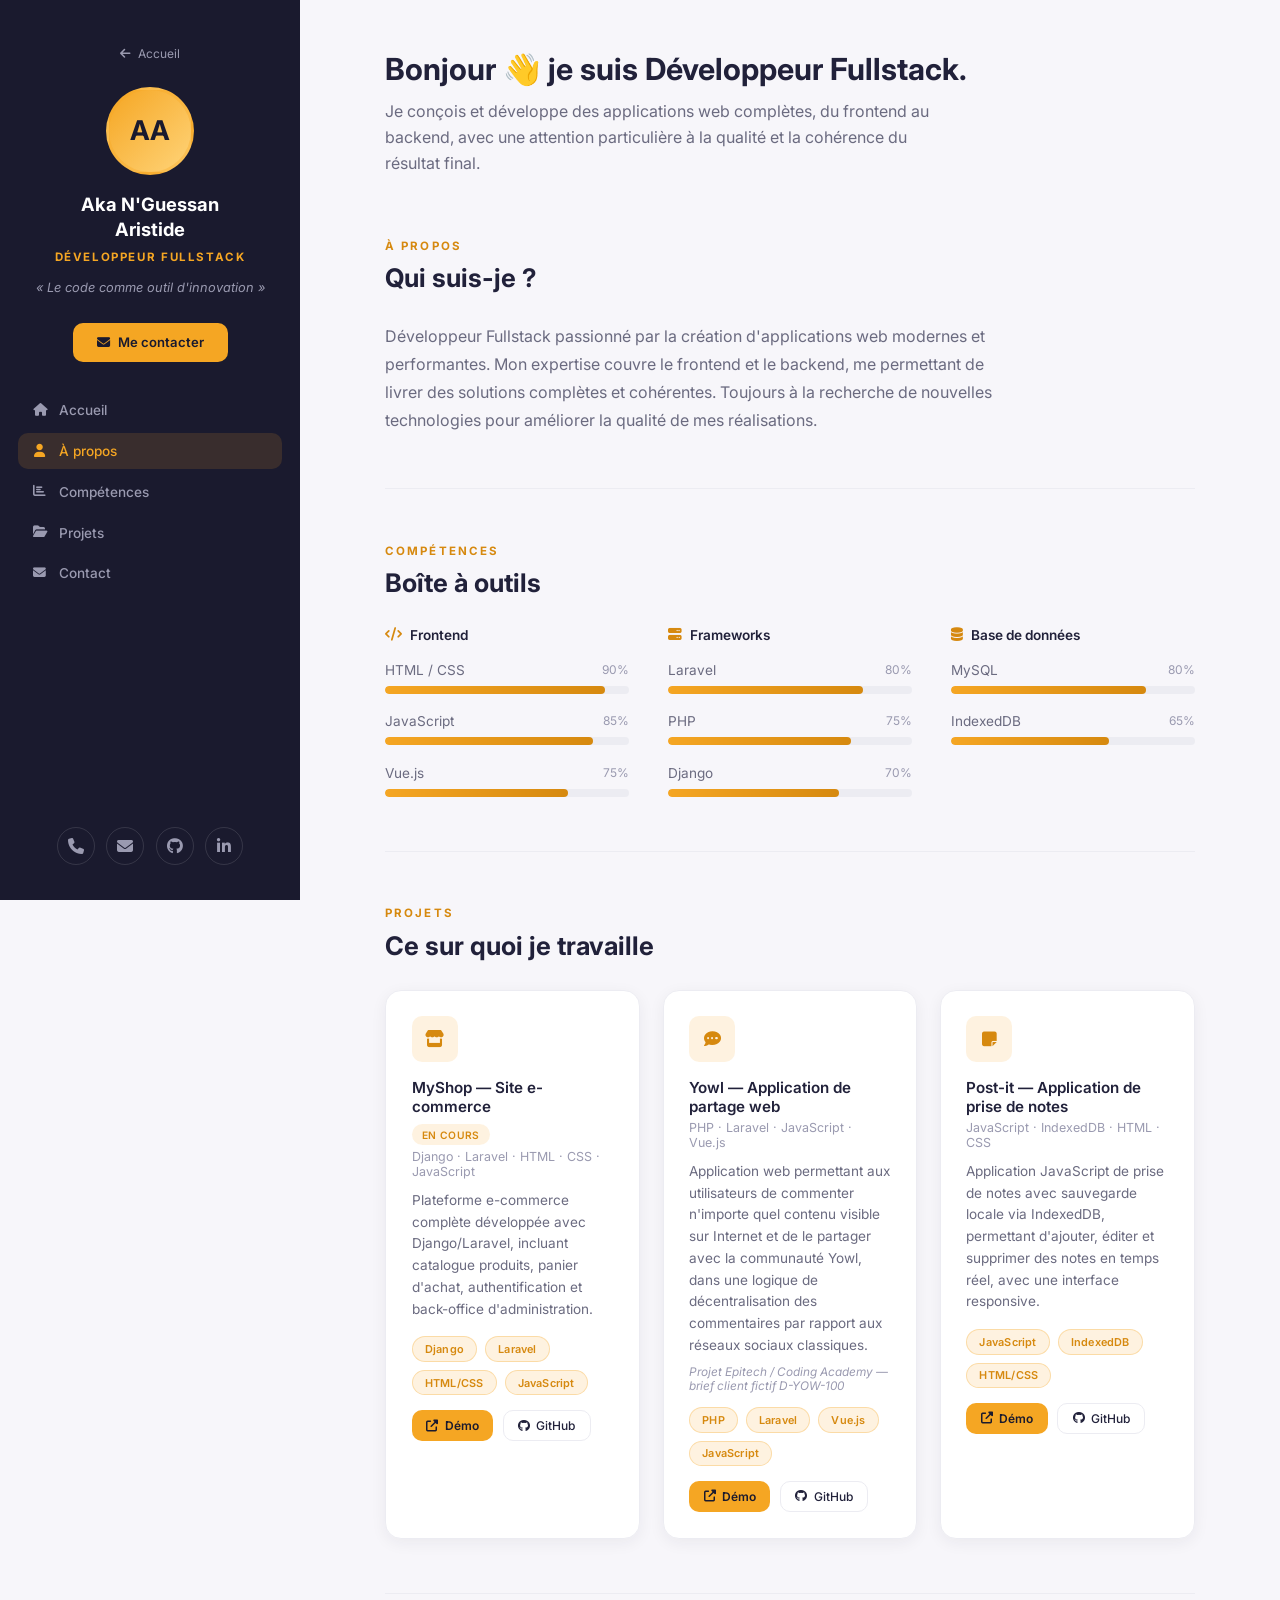
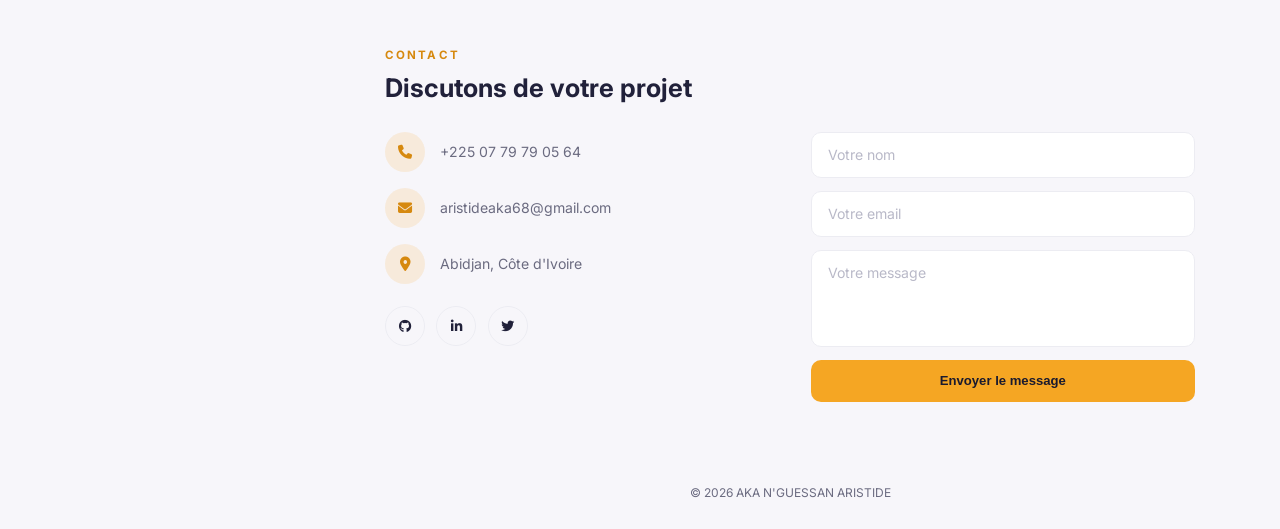
==== commit 03a5f384: "fix portfolio projects" ====
--- a/fullstack.html
+++ b/fullstack.html
@@ -70,7 +70,7 @@
 
                     <div>
                         <h3 style="font-size:.85rem;font-weight:600;color:var(--ink);margin-bottom:1.2rem;display:flex;align-items:center;gap:.5rem;">
-                            <i class="fab fa-react" style="color:var(--gold-dark);font-size:.85rem;"></i> Frontend
+                            <i class="fas fa-code" style="color:var(--gold-dark);font-size:.85rem;"></i> Frontend
                         </h3>
                         <div class="skill-item">
                             <div style="display:flex;justify-content:space-between;font-size:.85rem;margin-bottom:.5rem;">
@@ -88,37 +88,37 @@
                         </div>
                         <div class="skill-item">
                             <div style="display:flex;justify-content:space-between;font-size:.85rem;margin-bottom:.5rem;">
-                                <span style="color:var(--gray-600);">React</span>
-                                <span style="color:var(--gray-400);font-size:.75rem;">85%</span>
-                            </div>
-                            <div class="skill-bar-track"><div class="skill-bar-fill" style="width:85%"></div></div>
+                                <span style="color:var(--gray-600);">Vue.js</span>
+                                <span style="color:var(--gray-400);font-size:.75rem;">75%</span>
+                            </div>
+                            <div class="skill-bar-track"><div class="skill-bar-fill" style="width:75%"></div></div>
                         </div>
                     </div>
 
                     <div>
                         <h3 style="font-size:.85rem;font-weight:600;color:var(--ink);margin-bottom:1.2rem;display:flex;align-items:center;gap:.5rem;">
-                            <i class="fas fa-server" style="color:var(--gold-dark);font-size:.85rem;"></i> Backend
+                            <i class="fas fa-server" style="color:var(--gold-dark);font-size:.85rem;"></i> Frameworks
                         </h3>
                         <div class="skill-item">
                             <div style="display:flex;justify-content:space-between;font-size:.85rem;margin-bottom:.5rem;">
-                                <span style="color:var(--gray-600);">API REST</span>
-                                <span style="color:var(--gray-400);font-size:.75rem;">85%</span>
-                            </div>
-                            <div class="skill-bar-track"><div class="skill-bar-fill" style="width:85%"></div></div>
-                        </div>
-                        <div class="skill-item">
-                            <div style="display:flex;justify-content:space-between;font-size:.85rem;margin-bottom:.5rem;">
-                                <span style="color:var(--gray-600);">Node.js</span>
+                                <span style="color:var(--gray-600);">Laravel</span>
                                 <span style="color:var(--gray-400);font-size:.75rem;">80%</span>
                             </div>
                             <div class="skill-bar-track"><div class="skill-bar-fill" style="width:80%"></div></div>
                         </div>
                         <div class="skill-item">
                             <div style="display:flex;justify-content:space-between;font-size:.85rem;margin-bottom:.5rem;">
-                                <span style="color:var(--gray-600);">Python</span>
+                                <span style="color:var(--gray-600);">PHP</span>
                                 <span style="color:var(--gray-400);font-size:.75rem;">75%</span>
                             </div>
                             <div class="skill-bar-track"><div class="skill-bar-fill" style="width:75%"></div></div>
+                        </div>
+                        <div class="skill-item">
+                            <div style="display:flex;justify-content:space-between;font-size:.85rem;margin-bottom:.5rem;">
+                                <span style="color:var(--gray-600);">Django</span>
+                                <span style="color:var(--gray-400);font-size:.75rem;">70%</span>
+                            </div>
+                            <div class="skill-bar-track"><div class="skill-bar-fill" style="width:70%"></div></div>
                         </div>
                     </div>
 
@@ -129,23 +129,16 @@
                         <div class="skill-item">
                             <div style="display:flex;justify-content:space-between;font-size:.85rem;margin-bottom:.5rem;">
                                 <span style="color:var(--gray-600);">MySQL</span>
-                                <span style="color:var(--gray-400);font-size:.75rem;">85%</span>
-                            </div>
-                            <div class="skill-bar-track"><div class="skill-bar-fill" style="width:85%"></div></div>
-                        </div>
-                        <div class="skill-item">
-                            <div style="display:flex;justify-content:space-between;font-size:.85rem;margin-bottom:.5rem;">
-                                <span style="color:var(--gray-600);">MongoDB</span>
                                 <span style="color:var(--gray-400);font-size:.75rem;">80%</span>
                             </div>
                             <div class="skill-bar-track"><div class="skill-bar-fill" style="width:80%"></div></div>
                         </div>
                         <div class="skill-item">
                             <div style="display:flex;justify-content:space-between;font-size:.85rem;margin-bottom:.5rem;">
-                                <span style="color:var(--gray-600);">Firebase</span>
-                                <span style="color:var(--gray-400);font-size:.75rem;">70%</span>
-                            </div>
-                            <div class="skill-bar-track"><div class="skill-bar-fill" style="width:70%"></div></div>
+                                <span style="color:var(--gray-600);">IndexedDB</span>
+                                <span style="color:var(--gray-400);font-size:.75rem;">65%</span>
+                            </div>
+                            <div class="skill-bar-track"><div class="skill-bar-fill" style="width:65%"></div></div>
                         </div>
                     </div>
                 </div>
@@ -155,58 +148,10 @@
             <section id="projets" class="section fade-in">
                 <p class="section-label">Projets</p>
                 <h2 class="section-title">Ce sur quoi je travaille</h2>
-                <div style="display:grid;gap:1.4rem;" class="md-grid-2">
-
-                    <!-- Projet existant 1 -->
+                <div style="display:grid;gap:1.4rem;" class="md-grid-3">
+
+                    <!-- MyShop -->
                     <div class="card">
-                        <div style="background:var(--gray-200);border-radius:var(--radius-sm);aspect-ratio:16/9;display:flex;align-items:center;justify-content:center;margin-bottom:1.1rem;">
-                            <i class="fas fa-image" style="font-size:1.6rem;color:var(--gray-400);"></i>
-                        </div>
-                        <div class="icon-box"><i class="fas fa-shopping-cart"></i></div>
-                        <h3 style="font-weight:600;color:var(--ink);font-size:.95rem;margin-bottom:.2rem;">Plateforme E-commerce</h3>
-                        <p style="font-size:.78rem;color:var(--gray-400);margin-bottom:.7rem;">React · Node.js · MongoDB · Stripe</p>
-                        <p style="font-size:.85rem;color:var(--gray-600);margin-bottom:1rem;line-height:1.6;">
-                            Application complète avec panier, paiement en ligne et tableau de bord administrateur.
-                        </p>
-                        <div style="display:flex;flex-wrap:wrap;gap:.5rem;margin-bottom:.9rem;">
-                            <span class="tag-gold">React</span>
-                            <span class="tag-gold">Node.js</span>
-                            <span class="tag-gold">MongoDB</span>
-                            <span class="tag-gold">Stripe</span>
-                        </div>
-                        <div style="display:flex;gap:.6rem;">
-                            <a href="#" class="btn-gold" style="font-size:.75rem;padding:.45rem .9rem;gap:.4rem;"><i class="fas fa-external-link-alt"></i> Démo</a>
-                            <a href="#" class="btn-outline" style="font-size:.75rem;padding:.45rem .9rem;gap:.4rem;"><i class="fab fa-github"></i> GitHub</a>
-                        </div>
-                    </div>
-
-                    <!-- Projet existant 2 -->
-                    <div class="card">
-                        <div style="background:var(--gray-200);border-radius:var(--radius-sm);aspect-ratio:16/9;display:flex;align-items:center;justify-content:center;margin-bottom:1.1rem;">
-                            <i class="fas fa-image" style="font-size:1.6rem;color:var(--gray-400);"></i>
-                        </div>
-                        <div class="icon-box"><i class="fas fa-users"></i></div>
-                        <h3 style="font-weight:600;color:var(--ink);font-size:.95rem;margin-bottom:.2rem;">Réseau Social</h3>
-                        <p style="font-size:.78rem;color:var(--gray-400);margin-bottom:.7rem;">React · Socket.io · Node.js · MySQL</p>
-                        <p style="font-size:.85rem;color:var(--gray-600);margin-bottom:1rem;line-height:1.6;">
-                            Plateforme sociale avec publications, commentaires, likes et messagerie en temps réel.
-                        </p>
-                        <div style="display:flex;flex-wrap:wrap;gap:.5rem;margin-bottom:.9rem;">
-                            <span class="tag-gold">Socket.io</span>
-                            <span class="tag-gold">MySQL</span>
-                            <span class="tag-gold">Real-time</span>
-                        </div>
-                        <div style="display:flex;gap:.6rem;">
-                            <a href="#" class="btn-gold" style="font-size:.75rem;padding:.45rem .9rem;gap:.4rem;"><i class="fas fa-external-link-alt"></i> Démo</a>
-                            <a href="#" class="btn-outline" style="font-size:.75rem;padding:.45rem .9rem;gap:.4rem;"><i class="fab fa-github"></i> GitHub</a>
-                        </div>
-                    </div>
-
-                    <!-- Projet 3 : MyShop -->
-                    <div class="card">
-                        <div style="background:var(--gray-200);border-radius:var(--radius-sm);aspect-ratio:16/9;display:flex;align-items:center;justify-content:center;margin-bottom:1.1rem;">
-                            <i class="fas fa-image" style="font-size:1.6rem;color:var(--gray-400);"></i>
-                        </div>
                         <div class="icon-box"><i class="fas fa-store"></i></div>
                         <div style="display:flex;align-items:center;gap:.5rem;flex-wrap:wrap;margin-bottom:.2rem;">
                             <h3 style="font-weight:600;color:var(--ink);font-size:.95rem;">MyShop — Site e-commerce</h3>
@@ -228,11 +173,8 @@
                         </div>
                     </div>
 
-                    <!-- Projet 4 : Yowl -->
+                    <!-- Yowl -->
                     <div class="card">
-                        <div style="background:var(--gray-200);border-radius:var(--radius-sm);aspect-ratio:16/9;display:flex;align-items:center;justify-content:center;margin-bottom:1.1rem;">
-                            <i class="fas fa-image" style="font-size:1.6rem;color:var(--gray-400);"></i>
-                        </div>
                         <div class="icon-box"><i class="fas fa-comment-dots"></i></div>
                         <h3 style="font-weight:600;color:var(--ink);font-size:.95rem;margin-bottom:.2rem;">Yowl — Application de partage web</h3>
                         <p style="font-size:.78rem;color:var(--gray-400);margin-bottom:.7rem;">PHP · Laravel · JavaScript · Vue.js</p>
@@ -254,11 +196,8 @@
                         </div>
                     </div>
 
-                    <!-- Projet 5 : Post-it -->
+                    <!-- Post-it -->
                     <div class="card">
-                        <div style="background:var(--gray-200);border-radius:var(--radius-sm);aspect-ratio:16/9;display:flex;align-items:center;justify-content:center;margin-bottom:1.1rem;">
-                            <i class="fas fa-image" style="font-size:1.6rem;color:var(--gray-400);"></i>
-                        </div>
                         <div class="icon-box"><i class="fas fa-sticky-note"></i></div>
                         <h3 style="font-weight:600;color:var(--ink);font-size:.95rem;margin-bottom:.2rem;">Post-it — Application de prise de notes</h3>
                         <p style="font-size:.78rem;color:var(--gray-400);margin-bottom:.7rem;">JavaScript · IndexedDB · HTML · CSS</p>
@@ -272,7 +211,7 @@
                         </div>
                         <div style="display:flex;gap:.6rem;">
                             <a href="https://mypostits.netlify.app/" target="_blank" rel="noopener" class="btn-gold" style="font-size:.75rem;padding:.45rem .9rem;gap:.4rem;"><i class="fas fa-external-link-alt"></i> Démo</a>
-                            <a href="#" class="btn-outline" style="font-size:.75rem;padding:.45rem .9rem;gap:.4rem;"><i class="fab fa-github"></i> GitHub</a>
+                            <a href="https://github.com/aristide-aka/postit" target="_blank" rel="noopener" class="btn-outline" style="font-size:.75rem;padding:.45rem .9rem;gap:.4rem;"><i class="fab fa-github"></i> GitHub</a>
                         </div>
                     </div>
 
